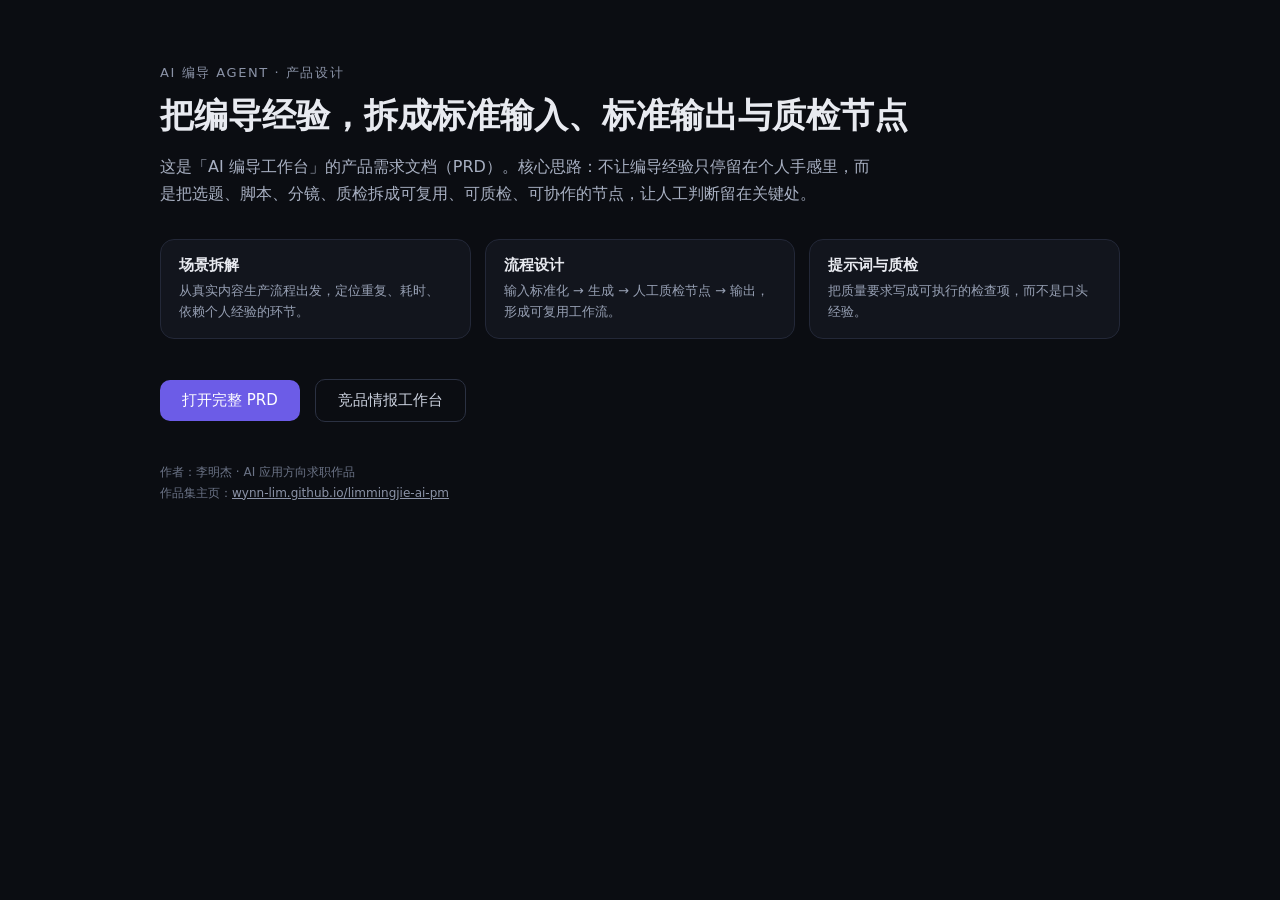
==== index.html @ 4fdb4333 "竞品情报工作台静态版 + AI编导Agent PRD" ====
<!doctype html>
<html lang="zh-CN">
  <head>
    <meta charset="UTF-8" />
    <meta name="viewport" content="width=device-width, initial-scale=1.0" />
    <title>李明杰 · AI 编导 Agent 产品需求文档</title>
    <meta name="description" content="AI 编导 Agent PRD：把编导经验拆成标准输入输出与质检节点的工作台产品设计。" />
    <style>
      html { background: #0b0d12; }
      body { margin: 0; font-family: system-ui, "PingFang SC", "Microsoft YaHei", sans-serif; color: #e8eaf0; }
      .wrap { max-width: 960px; margin: 0 auto; padding: 64px 24px 96px; }
      .kicker { font-size: 13px; letter-spacing: .12em; color: #8b93a7; text-transform: uppercase; }
      h1 { font-size: 34px; line-height: 1.25; margin: 12px 0 10px; }
      .sub { color: #a8b0c2; font-size: 16px; line-height: 1.7; max-width: 720px; }
      .cards { display: grid; grid-template-columns: repeat(auto-fit, minmax(240px, 1fr)); gap: 14px; margin: 32px 0; }
      .card { border: 1px solid #232838; border-radius: 14px; padding: 16px 18px; background: #12151d; }
      .card h3 { margin: 0 0 6px; font-size: 15px; }
      .card p { margin: 0; font-size: 13px; color: #97a0b4; line-height: 1.6; }
      a.btn { display: inline-block; margin-top: 8px; padding: 11px 22px; border-radius: 10px; background: #6c5ce7; color: #fff; text-decoration: none; font-size: 15px; }
      a.btn.ghost { background: transparent; border: 1px solid #2b3142; color: #cdd3e0; margin-left: 10px; }
      footer { margin-top: 40px; color: #6b7386; font-size: 12px; line-height: 1.7; }
    </style>
  </head>
  <body>
    <div class="wrap">
      <div class="kicker">AI 编导 Agent · 产品设计</div>
      <h1>把编导经验，拆成标准输入、标准输出与质检节点</h1>
      <p class="sub">
        这是「AI 编导工作台」的产品需求文档（PRD）。核心思路：不让编导经验只停留在个人手感里，而是把选题、脚本、分镜、质检拆成可复用、可质检、可协作的节点，让人工判断留在关键处。
      </p>
      <div class="cards">
        <div class="card">
          <h3>场景拆解</h3>
          <p>从真实内容生产流程出发，定位重复、耗时、依赖个人经验的环节。</p>
        </div>
        <div class="card">
          <h3>流程设计</h3>
          <p>输入标准化 → 生成 → 人工质检节点 → 输出，形成可复用工作流。</p>
        </div>
        <div class="card">
          <h3>提示词与质检</h3>
          <p>把质量要求写成可执行的检查项，而不是口头经验。</p>
        </div>
      </div>
      <a class="btn" href="./AI编导Agent-PRD-无水印版.html">打开完整 PRD</a>
      <a class="btn ghost" href="../competitor-intel-workbench/">竞品情报工作台</a>
      <footer>
        作者：李明杰 · AI 应用方向求职作品<br />
        作品集主页：<a href="https://wynn-lim.github.io/limmingjie-ai-pm/" style="color:#8b93a7">wynn-lim.github.io/limmingjie-ai-pm</a>
      </footer>
    </div>
  </body>
</html>
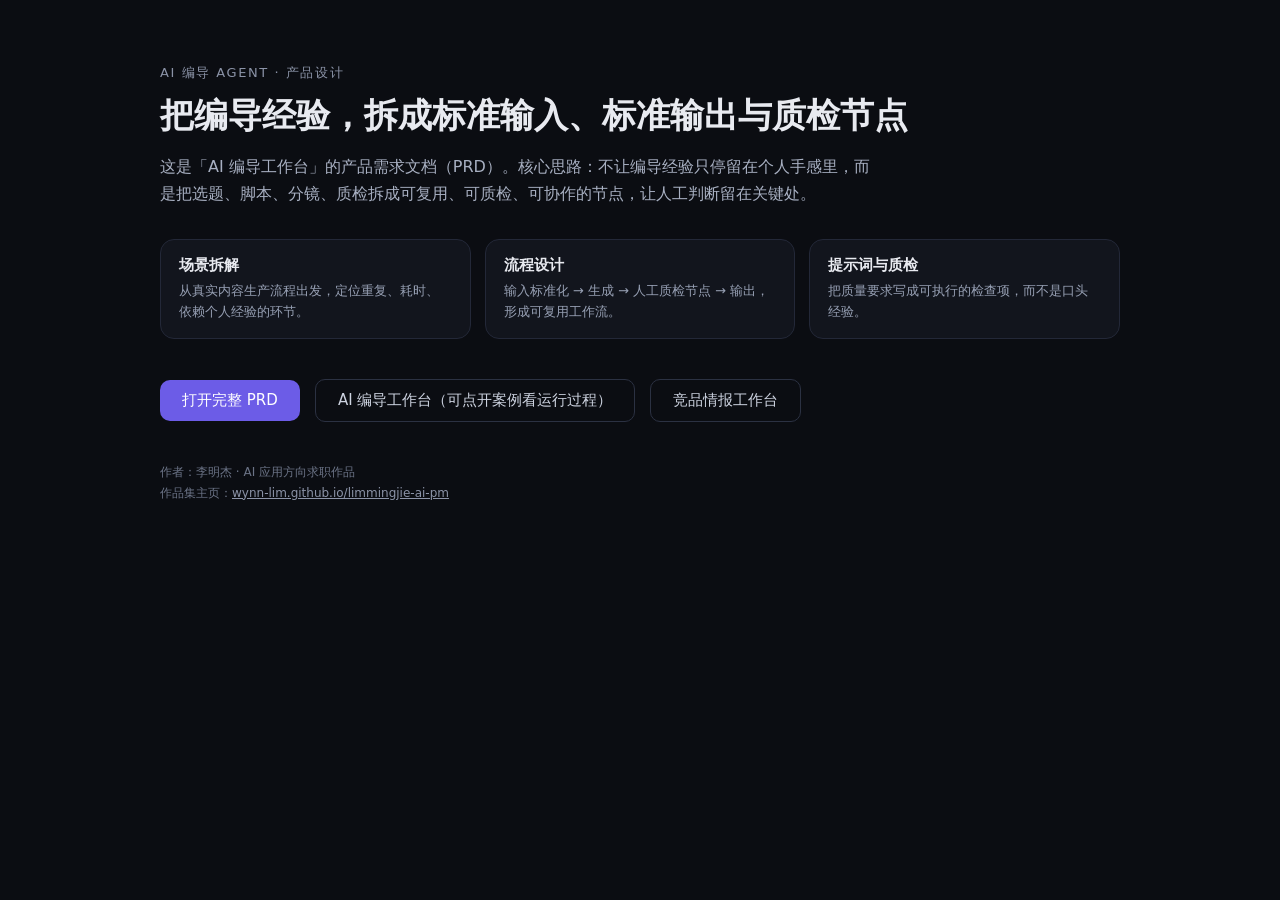
==== commit 4bea1fe7: "AI 编导工作台静态版：73案例 + 95条运行过程 + 81份三层评测，可点开完整查看" ====
--- a/index.html
+++ b/index.html
@@ -43,6 +43,7 @@
         </div>
       </div>
       <a class="btn" href="./AI编导Agent-PRD-无水印版.html">打开完整 PRD</a>
+      <a class="btn ghost" href="./workbench-app/">AI 编导工作台（可点开案例看运行过程）</a>
       <a class="btn ghost" href="../competitor-intel-workbench/">竞品情报工作台</a>
       <footer>
         作者：李明杰 · AI 应用方向求职作品<br />
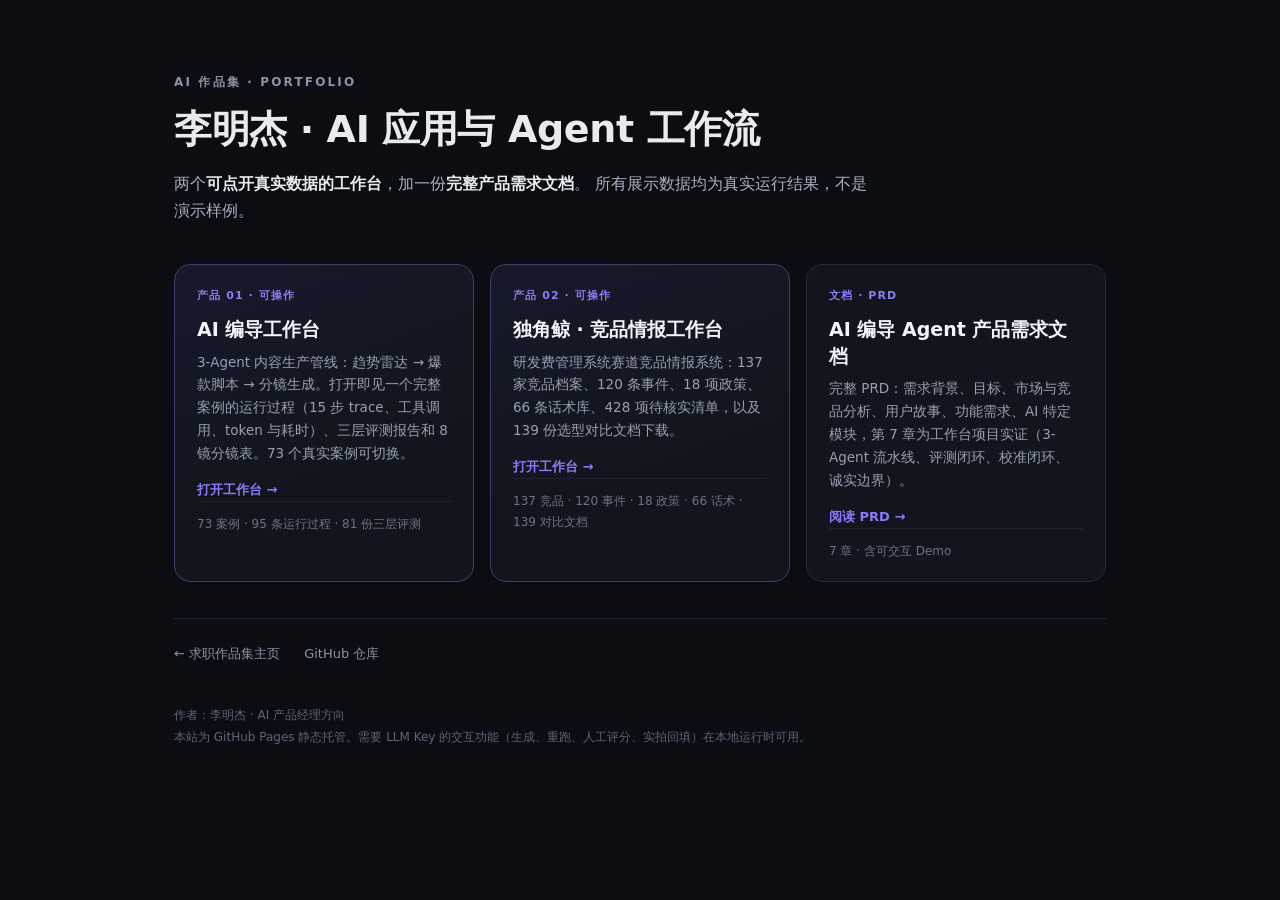
==== commit 5e4518cc: "重建导航首页：三个作品入口(两个工作台 + PRD)，修复根页被 PRD 内容覆盖导致的链接错乱" ====
--- a/index.html
+++ b/index.html
@@ -3,51 +3,87 @@
   <head>
     <meta charset="UTF-8" />
     <meta name="viewport" content="width=device-width, initial-scale=1.0" />
-    <title>李明杰 · AI 编导 Agent 产品需求文档</title>
-    <meta name="description" content="AI 编导 Agent PRD：把编导经验拆成标准输入输出与质检节点的工作台产品设计。" />
+    <title>李明杰 · AI 作品集（AI 编导工作台 · 竞品情报工作台 · PRD）</title>
+    <meta name="description" content="李明杰的 AI 作品集：AI 编导 Agent 工作台、独角鲸竞品情报工作台、AI 编导 Agent 产品需求文档。" />
     <style>
-      html { background: #0b0d12; }
-      body { margin: 0; font-family: system-ui, "PingFang SC", "Microsoft YaHei", sans-serif; color: #e8eaf0; }
-      .wrap { max-width: 960px; margin: 0 auto; padding: 64px 24px 96px; }
-      .kicker { font-size: 13px; letter-spacing: .12em; color: #8b93a7; text-transform: uppercase; }
-      h1 { font-size: 34px; line-height: 1.25; margin: 12px 0 10px; }
-      .sub { color: #a8b0c2; font-size: 16px; line-height: 1.7; max-width: 720px; }
-      .cards { display: grid; grid-template-columns: repeat(auto-fit, minmax(240px, 1fr)); gap: 14px; margin: 32px 0; }
-      .card { border: 1px solid #232838; border-radius: 14px; padding: 16px 18px; background: #12151d; }
-      .card h3 { margin: 0 0 6px; font-size: 15px; }
-      .card p { margin: 0; font-size: 13px; color: #97a0b4; line-height: 1.6; }
-      a.btn { display: inline-block; margin-top: 8px; padding: 11px 22px; border-radius: 10px; background: #6c5ce7; color: #fff; text-decoration: none; font-size: 15px; }
-      a.btn.ghost { background: transparent; border: 1px solid #2b3142; color: #cdd3e0; margin-left: 10px; }
-      footer { margin-top: 40px; color: #6b7386; font-size: 12px; line-height: 1.7; }
+      * { box-sizing: border-box; }
+      html, body { margin: 0; padding: 0; }
+      body {
+        font-family: system-ui, -apple-system, "PingFang SC", "Microsoft YaHei", "Segoe UI", sans-serif;
+        background: #0b0d12;
+        color: #e8eaf0;
+        line-height: 1.7;
+        -webkit-font-smoothing: antialiased;
+      }
+      .wrap { max-width: 980px; margin: 0 auto; padding: 72px 24px 96px; }
+      .kicker { font-size: 12px; letter-spacing: .18em; color: #8b93a7; text-transform: uppercase; font-weight: 700; }
+      h1 { font-size: 38px; line-height: 1.25; margin: 14px 0 12px; letter-spacing: -.01em; }
+      .sub { color: #a8b0c2; font-size: 16px; max-width: 700px; }
+      .sub b { color: #e8eaf0; }
+
+      .cards { display: grid; grid-template-columns: repeat(auto-fit, minmax(280px, 1fr)); gap: 16px; margin: 40px 0 28px; }
+      .card {
+        display: block; text-decoration: none;
+        border: 1px solid #232838; border-radius: 16px; background: #12151d;
+        padding: 22px 22px 20px; transition: border-color .15s, transform .15s;
+      }
+      .card:hover { border-color: #6c5ce7; transform: translateY(-2px); }
+      .card .tag { font-size: 11px; letter-spacing: .1em; color: #8b7cf8; font-weight: 700; text-transform: uppercase; }
+      .card h2 { font-size: 19px; margin: 10px 0 8px; color: #f2f4f8; line-height: 1.4; }
+      .card p { font-size: 13.5px; color: #97a0b4; margin: 0 0 14px; line-height: 1.7; }
+      .card .meta { font-size: 12px; color: #6b7386; border-top: 1px solid #1e2330; padding-top: 12px; }
+      .card .go { font-size: 13px; color: #8b7cf8; font-weight: 600; margin-top: 10px; }
+      .card.primary { border-color: #3b3f6b; background: linear-gradient(160deg, #161a2b 0%, #12151d 60%); }
+
+      .links { margin-top: 36px; padding-top: 24px; border-top: 1px solid #1e2330; font-size: 13px; color: #6b7386; }
+      .links a { color: #8b93a7; text-decoration: none; margin-right: 20px; }
+      .links a:hover { color: #a8b0c2; text-decoration: underline; }
+      footer { margin-top: 40px; color: #5c6478; font-size: 12px; line-height: 1.8; }
     </style>
   </head>
   <body>
     <div class="wrap">
-      <div class="kicker">AI 编导 Agent · 产品设计</div>
-      <h1>把编导经验，拆成标准输入、标准输出与质检节点</h1>
+      <div class="kicker">AI 作品集 · Portfolio</div>
+      <h1>李明杰 · AI 应用与 Agent 工作流</h1>
       <p class="sub">
-        这是「AI 编导工作台」的产品需求文档（PRD）。核心思路：不让编导经验只停留在个人手感里，而是把选题、脚本、分镜、质检拆成可复用、可质检、可协作的节点，让人工判断留在关键处。
+        两个<b>可点开真实数据的工作台</b>，加一份<b>完整产品需求文档</b>。
+        所有展示数据均为真实运行结果，不是演示样例。
       </p>
+
       <div class="cards">
-        <div class="card">
-          <h3>场景拆解</h3>
-          <p>从真实内容生产流程出发，定位重复、耗时、依赖个人经验的环节。</p>
-        </div>
-        <div class="card">
-          <h3>流程设计</h3>
-          <p>输入标准化 → 生成 → 人工质检节点 → 输出，形成可复用工作流。</p>
-        </div>
-        <div class="card">
-          <h3>提示词与质检</h3>
-          <p>把质量要求写成可执行的检查项，而不是口头经验。</p>
-        </div>
+        <a class="card primary" href="./workbench-app/">
+          <div class="tag">产品 01 · 可操作</div>
+          <h2>AI 编导工作台</h2>
+          <p>3-Agent 内容生产管线：趋势雷达 → 爆款脚本 → 分镜生成。打开即见一个完整案例的运行过程（15 步 trace、工具调用、token 与耗时）、三层评测报告和 8 镜分镜表。73 个真实案例可切换。</p>
+          <div class="go">打开工作台 →</div>
+          <div class="meta">73 案例 · 95 条运行过程 · 81 份三层评测</div>
+        </a>
+
+        <a class="card primary" href="./workbench/">
+          <div class="tag">产品 02 · 可操作</div>
+          <h2>独角鲸 · 竞品情报工作台</h2>
+          <p>研发费管理系统赛道竞品情报系统：137 家竞品档案、120 条事件、18 项政策、66 条话术库、428 项待核实清单，以及 139 份选型对比文档下载。</p>
+          <div class="go">打开工作台 →</div>
+          <div class="meta">137 竞品 · 120 事件 · 18 政策 · 66 话术 · 139 对比文档</div>
+        </a>
+
+        <a class="card" href="./director/">
+          <div class="tag">文档 · PRD</div>
+          <h2>AI 编导 Agent 产品需求文档</h2>
+          <p>完整 PRD：需求背景、目标、市场与竞品分析、用户故事、功能需求、AI 特定模块，第 7 章为工作台项目实证（3-Agent 流水线、评测闭环、校准闭环、诚实边界）。</p>
+          <div class="go">阅读 PRD →</div>
+          <div class="meta">7 章 · 含可交互 Demo</div>
+        </a>
       </div>
-      <a class="btn" href="./AI编导Agent-PRD-无水印版.html">打开完整 PRD</a>
-      <a class="btn ghost" href="./workbench-app/">AI 编导工作台（可点开案例看运行过程）</a>
-      <a class="btn ghost" href="../competitor-intel-workbench/">竞品情报工作台</a>
+
+      <div class="links">
+        <a href="https://wynn-lim.github.io/limmingjie-ai-pm/">← 求职作品集主页</a>
+        <a href="https://github.com/Wynn-lim/competitor-intel-workbench">GitHub 仓库</a>
+      </div>
+
       <footer>
-        作者：李明杰 · AI 应用方向求职作品<br />
-        作品集主页：<a href="https://wynn-lim.github.io/limmingjie-ai-pm/" style="color:#8b93a7">wynn-lim.github.io/limmingjie-ai-pm</a>
+        作者：李明杰 · AI 产品经理方向<br />
+        本站为 GitHub Pages 静态托管。需要 LLM Key 的交互功能（生成、重跑、人工评分、实拍回填）在本地运行时可用。
       </footer>
     </div>
   </body>
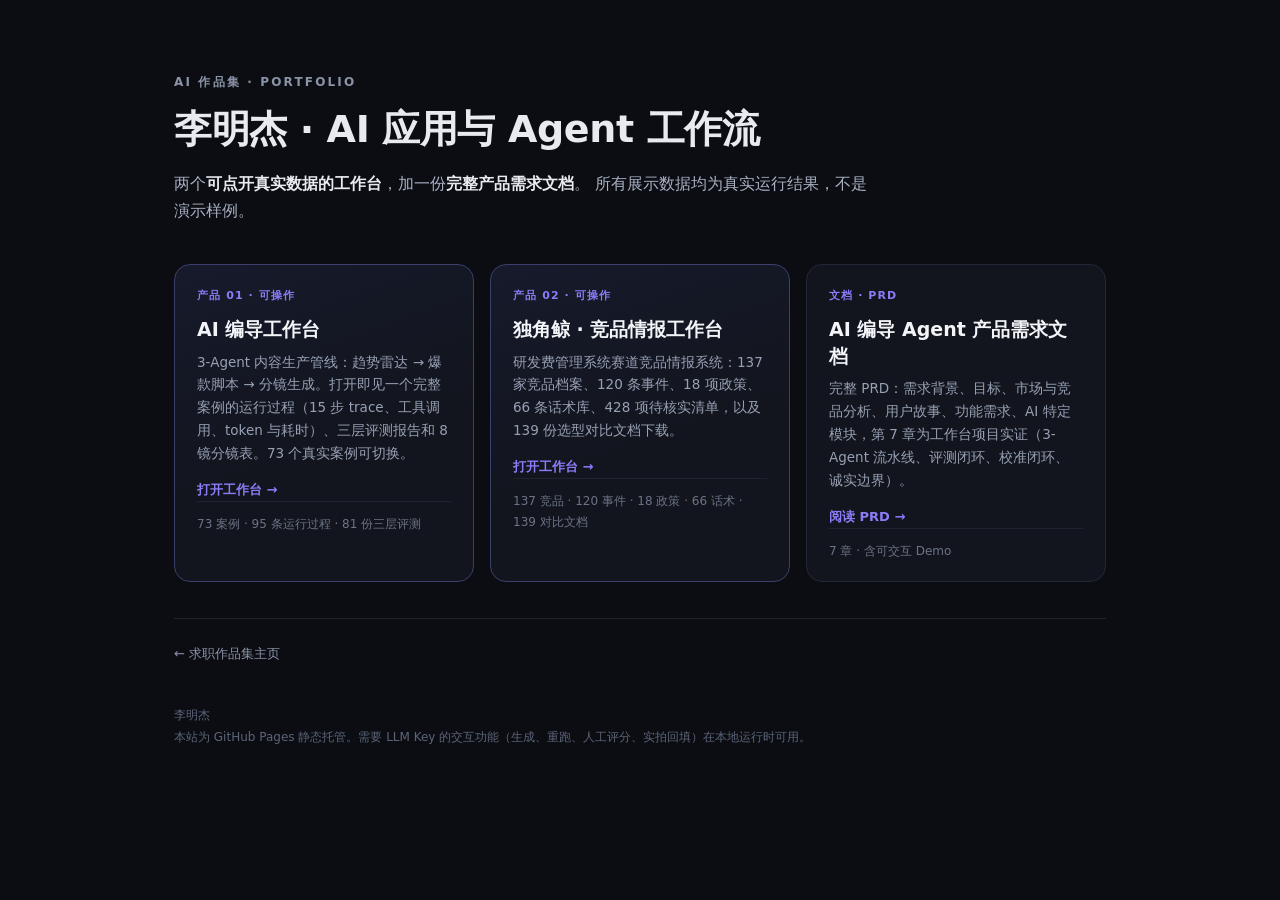
==== commit 26ac0925: "导航页：去掉 GitHub 仓库外链，作者署名改为「李明杰」" ====
--- a/index.html
+++ b/index.html
@@ -78,11 +78,10 @@
 
       <div class="links">
         <a href="https://wynn-lim.github.io/limmingjie-ai-pm/">← 求职作品集主页</a>
-        <a href="https://github.com/Wynn-lim/competitor-intel-workbench">GitHub 仓库</a>
       </div>
 
       <footer>
-        作者：李明杰 · AI 产品经理方向<br />
+        李明杰<br />
         本站为 GitHub Pages 静态托管。需要 LLM Key 的交互功能（生成、重跑、人工评分、实拍回填）在本地运行时可用。
       </footer>
     </div>
